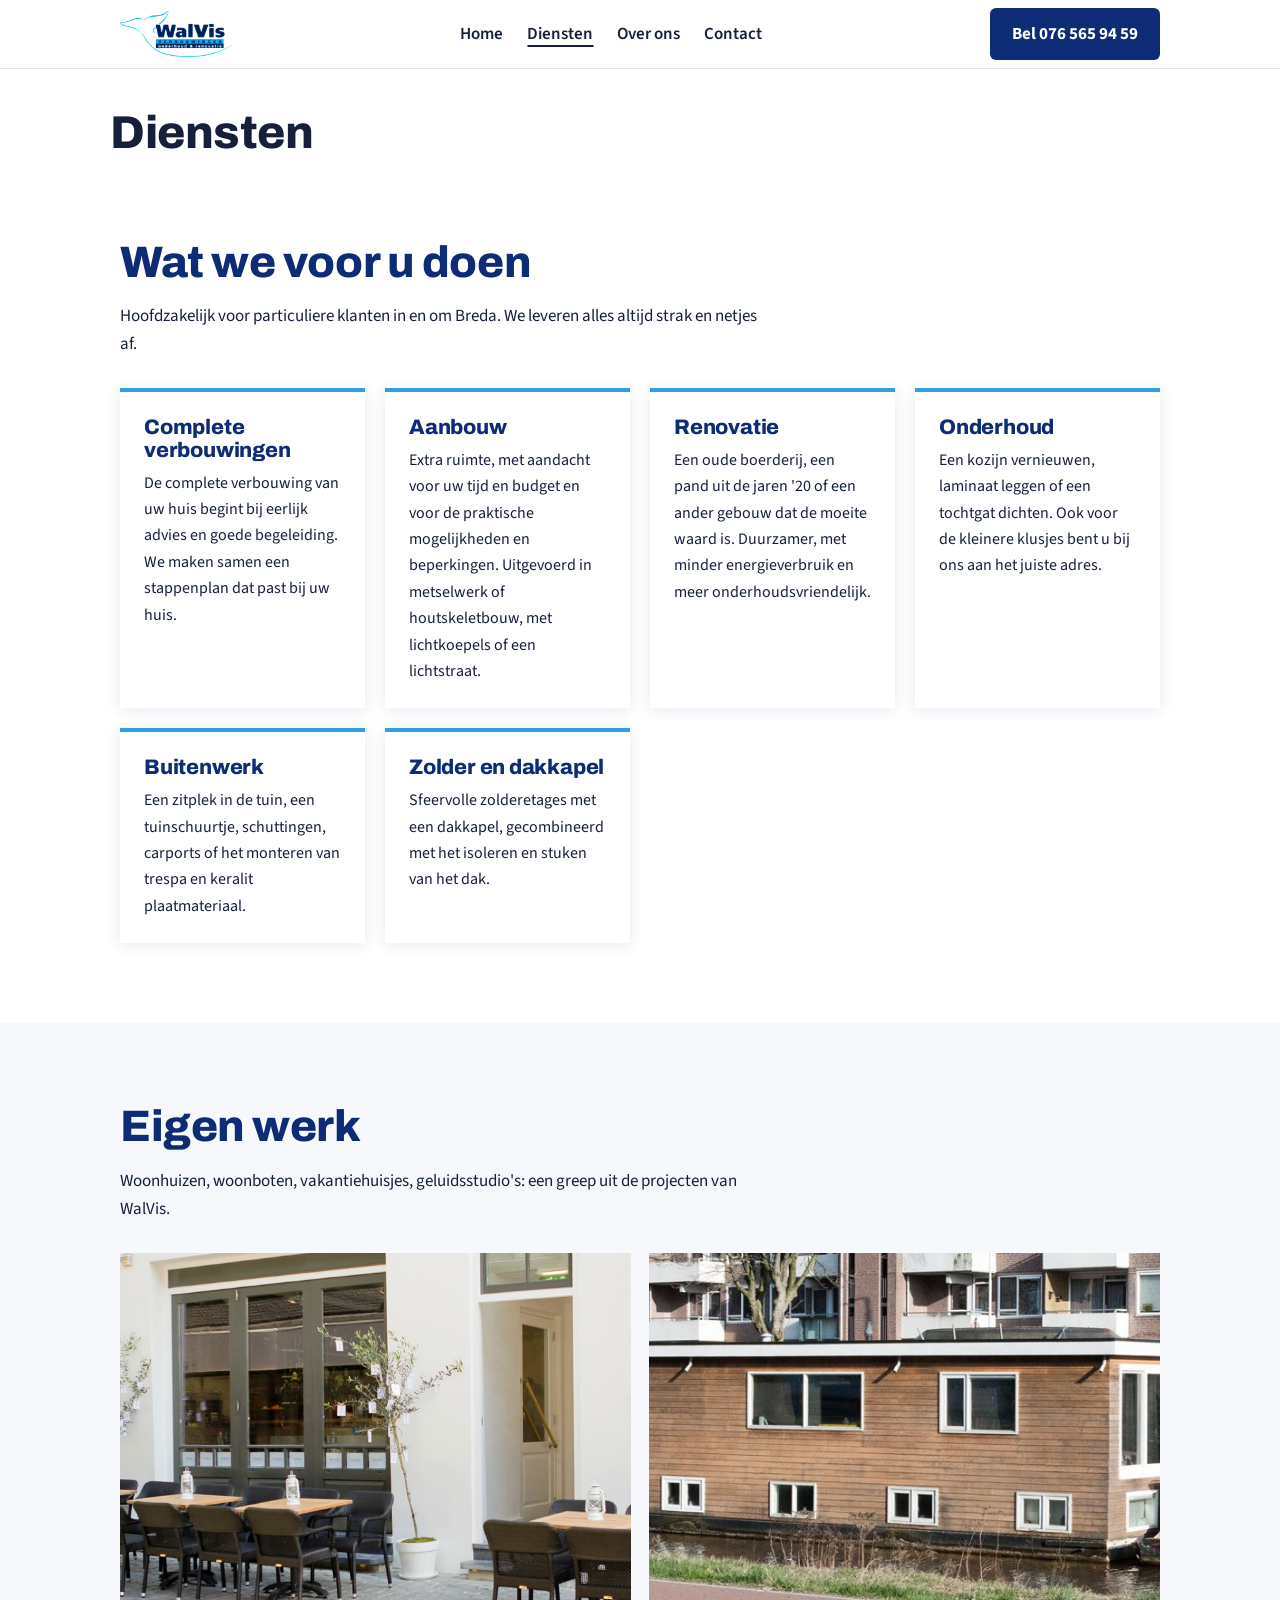
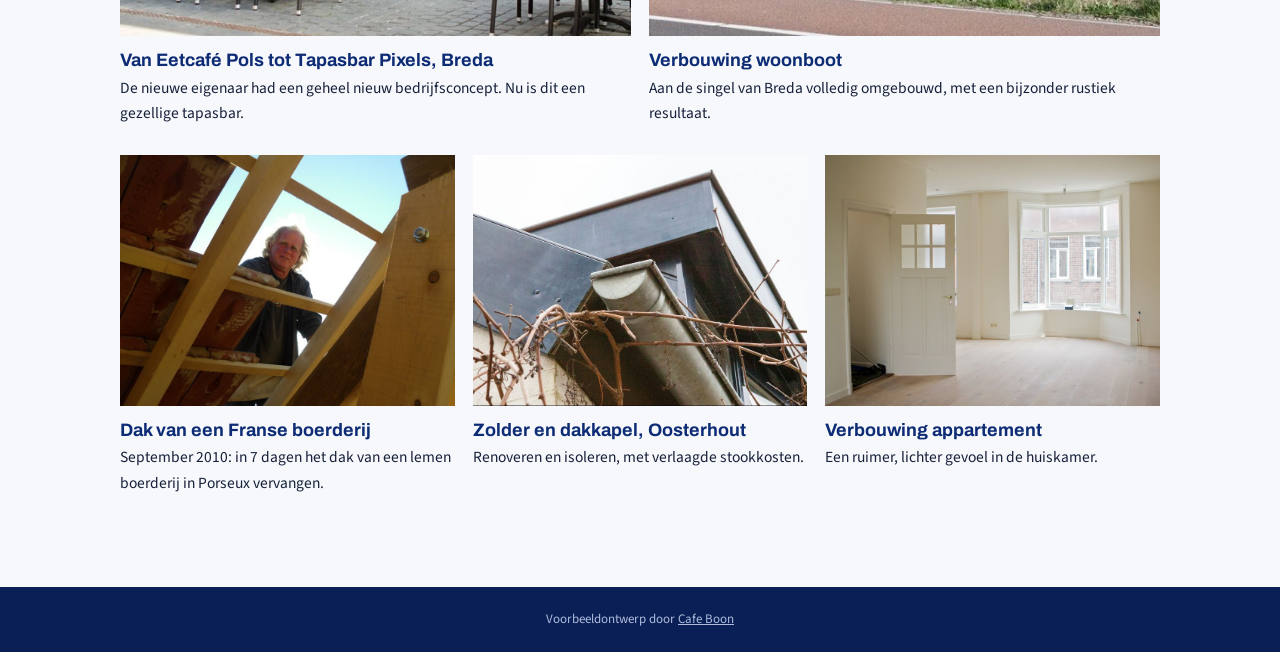
==== aanbod.html @ 4e37d32e "Website opgedeeld in meerdere pagina's" ====
<!doctype html>
<html lang="nl">
<head>
<meta charset="utf-8">
<meta name="viewport" content="width=device-width,initial-scale=1">
<title>Diensten | WalVis Verbouwingen</title>
<meta name="description" content="WalVis Verbouwingen uit Breda. Kleinschalig aannemersbedrijf voor verbouwingen, aanbouw, renovatie, onderhoud en buitenwerk, lid van VLOK. Bel 076 565 94 59.">
<meta name="robots" content="noindex">
<meta property="og:title" content="WalVis Verbouwingen, aannemer in Breda">
<meta property="og:description" content="Voor elke klus bij u thuis. Verbouwing, renovatie, onderhoud en buitenwerk in Breda.">
<meta property="og:image" content="https://walvisverbouwingen.cafeboon.com/images/og.jpg">
<link rel="icon" href="images/favicon.png">
<link rel="preconnect" href="https://fonts.googleapis.com"><link rel="preconnect" href="https://fonts.gstatic.com" crossorigin>
<link href="https://fonts.googleapis.com/css2?family=Archivo:wght@700;800&family=Source+Sans+3:wght@400;600;700&display=swap" rel="stylesheet">
<link rel="stylesheet" href="style.css">
</head>
<body>
<div class="top"><div class="in"><a href="index.html"><img alt="WalVis Verbouwingen, onderhoud en renovatie" height="46" src="images/logo.png" width="108"/></a>
<nav><a href="index.html">Home</a><a aria-current="page" href="aanbod.html">Diensten</a><a href="over.html">Over ons</a><a href="contact.html">Contact</a></nav>
<a class="btn" href="tel:+31765659459">Bel 076 565 94 59</a></div></div>
<div aria-label="Pagina's" class="sn-bar" role="navigation"><a class="sn-link" href="index.html">Home</a><a aria-current="page" class="sn-link" href="aanbod.html">Diensten</a><a class="sn-link" href="over.html">Over ons</a><a class="sn-link" href="contact.html">Contact</a></div>
<div class="sn-head"><h1>Diensten</h1></div>
<section id="diensten"><div class="wrap">
<h2>Wat we voor u doen</h2>
<p style="max-width:640px">Hoofdzakelijk voor particuliere klanten in en om Breda. We leveren alles altijd strak en netjes af.</p>
<div class="svc">
<div><h3>Complete verbouwingen</h3><p>De complete verbouwing van uw huis begint bij eerlijk advies en goede begeleiding. We maken samen een stappenplan dat past bij uw huis.</p></div>
<div><h3>Aanbouw</h3><p>Extra ruimte, met aandacht voor uw tijd en budget en voor de praktische mogelijkheden en beperkingen. Uitgevoerd in metselwerk of houtskeletbouw, met lichtkoepels of een lichtstraat.</p></div>
<div><h3>Renovatie</h3><p>Een oude boerderij, een pand uit de jaren '20 of een ander gebouw dat de moeite waard is. Duurzamer, met minder energieverbruik en meer onderhoudsvriendelijk.</p></div>
<div><h3>Onderhoud</h3><p>Een kozijn vernieuwen, laminaat leggen of een tochtgat dichten. Ook voor de kleinere klusjes bent u bij ons aan het juiste adres.</p></div>
<div><h3>Buitenwerk</h3><p>Een zitplek in de tuin, een tuinschuurtje, schuttingen, carports of het monteren van trespa en keralit plaatmateriaal.</p></div>
<div><h3>Zolder en dakkapel</h3><p>Sfeervolle zolderetages met een dakkapel, gecombineerd met het isoleren en stuken van het dak.</p></div>
</div>
</div></section>
<section class="alt" id="projecten"><div class="wrap">
<h2>Eigen werk</h2>
<p style="max-width:640px">Woonhuizen, woonboten, vakantiehuisjes, geluidsstudio's: een greep uit de projecten van WalVis.</p>
<div class="proj">
<figure class="w"><img alt="Terras van Tapasbar Pixels in Breda" loading="lazy" src="images/tapas4.jpg"/><figcaption><b>Van Eetcafé Pols tot Tapasbar Pixels, Breda</b>De nieuwe eigenaar had een geheel nieuw bedrijfsconcept. Nu is dit een gezellige tapasbar.</figcaption></figure>
<figure class="w"><img alt="Verbouwde woonboot aan de singel van Breda" loading="lazy" src="images/woonboot.jpg"/><figcaption><b>Verbouwing woonboot</b>Aan de singel van Breda volledig omgebouwd, met een bijzonder rustiek resultaat.</figcaption></figure>
<figure><img alt="Vervangen dak van een Franse boerderij" loading="lazy" src="images/dak2.jpg"/><figcaption><b>Dak van een Franse boerderij</b>September 2010: in 7 dagen het dak van een lemen boerderij in Porseux vervangen.</figcaption></figure>
<figure><img alt="Dakkapel in Oosterhout" loading="lazy" src="images/dakkapel.jpg"/><figcaption><b>Zolder en dakkapel, Oosterhout</b>Renoveren en isoleren, met verlaagde stookkosten.</figcaption></figure>
<figure><img alt="Verbouwd appartement" loading="lazy" src="images/appartement.jpg"/><figcaption><b>Verbouwing appartement</b>Een ruimer, lichter gevoel in de huiskamer.</figcaption></figure>
</div>
</div></section>
<footer>Voorbeeldontwerp door <a href="https://cafeboon.com">Cafe Boon</a></footer>
</body></html>
---- style.css ----
:root{--navy:#0e2c75;--sky:#2fa0e0;--ink:#16203a;--paper:#f6f8fb}
*{box-sizing:border-box;margin:0}
html{scroll-behavior:smooth}
body{background:#fff;color:var(--ink);font:17px/1.65 'Source Sans 3',system-ui,sans-serif}
img{display:block;max-width:100%}a{color:inherit}
h1,h2,h3{font-family:'Archivo',sans-serif;font-weight:800;line-height:1.08;color:var(--navy);letter-spacing:-.01em}
.top{position:sticky;top:0;z-index:10;background:#fff;box-shadow:0 1px 0 #0e2c7522}
.top .in{max-width:1080px;margin:auto;padding:8px 20px;display:flex;align-items:center;justify-content:space-between;gap:14px}
.top img{height:46px;width:auto}
.top nav{display:flex;gap:24px;font-weight:600}.top nav a{text-decoration:none}
.btn{display:inline-block;background:var(--navy);color:#fff;font-weight:700;text-decoration:none;padding:12px 22px;border-radius:6px}
.btn.s{background:var(--sky)}.btn.o{background:none;border:2px solid var(--navy);color:var(--navy)}
.hero{display:grid;grid-template-columns:1.05fr 1fr;min-height:560px}
.hero .t{padding:72px 6vw 72px max(20px,calc((100vw - 1080px)/2 + 20px));align-self:center}
.hero small{color:var(--sky);font-weight:700;letter-spacing:.12em;text-transform:uppercase;font-size:14px}
.hero h1{font-size:clamp(38px,6vw,68px);margin:12px 0 18px}
.hero p{max-width:480px;margin-bottom:26px;font-size:19px}
.hero .row{display:flex;gap:12px;flex-wrap:wrap}
.hero .p{background:url(images/tapas1.jpg) center/cover}
.wrap{max-width:1080px;margin:auto;padding:0 20px}
section{padding:80px 0}
h2{font-size:clamp(30px,4.6vw,44px);margin-bottom:16px}
.alt{background:var(--paper)}
.svc{display:grid;grid-template-columns:repeat(auto-fit,minmax(240px,1fr));gap:20px;margin-top:30px}
.svc div{background:#fff;border-top:4px solid var(--sky);padding:24px;box-shadow:0 2px 14px #0e2c751a}
.svc h3{font-size:21px;margin-bottom:8px}
.svc p{font-size:16px}
.proj{display:grid;grid-template-columns:repeat(6,1fr);gap:18px;margin-top:30px}
.proj figure{grid-column:span 2}
.proj figure.w{grid-column:span 3}
.proj img{width:100%;aspect-ratio:4/3;object-fit:cover}
.proj figcaption{padding:10px 0;font-size:15.5px}
.proj figcaption b{display:block;font-family:'Archivo';color:var(--navy);font-size:18px}
.split{display:grid;grid-template-columns:1fr 1fr;gap:56px;align-items:center}
.split img{width:100%;aspect-ratio:4/3;object-fit:cover}
.quote{font-size:21px;border-left:5px solid var(--sky);padding-left:20px;margin:18px 0;color:var(--ink)}
.contact{background:var(--navy);color:#fff}
.contact h2{color:#fff}
.contact .grid{display:grid;grid-template-columns:1fr 1fr;gap:56px}
.contact a{color:#fff}
.big{font-family:'Archivo';font-weight:800;font-size:clamp(26px,4vw,38px);text-decoration:none;display:block;line-height:1.3}
.contact .btn{background:#fff;color:var(--navy)}.contact .btn.o{background:none;border-color:#fff;color:#fff}
footer{background:#0a1f55;color:#aebbdc;text-align:center;font-size:13px;padding:22px}footer a{color:#aebbdc}
@media(max-width:820px){.hero{grid-template-columns:1fr}.hero .p{min-height:260px;order:-1}.hero .t{padding:40px 20px}.split,.contact .grid{grid-template-columns:1fr;gap:30px}.top nav{display:none}.proj figure,.proj figure.w{grid-column:span 6}section{padding:56px 0}}
/* sitenav:start */
.sn-bar{display:none;gap:6px;overflow-x:auto;white-space:nowrap;-webkit-overflow-scrolling:touch;padding:8px 12px;background:inherit;color:inherit;font:inherit;line-height:1.2;border-bottom:1px solid rgba(128,128,128,.35);box-sizing:border-box;max-width:100%}
.sn-bar a.sn-link{flex:0 0 auto;padding:9px 15px;border-radius:999px;color:inherit;text-decoration:none;font-size:15px;font-weight:600;letter-spacing:0;text-transform:none;margin:0}
.sn-bar a.sn-link[aria-current="page"]{background:rgba(128,128,128,.2);box-shadow:inset 0 -2px 0 currentColor}
@media(max-width:820px){.sn-bar{display:flex}}
nav a[aria-current="page"]:not(.cta):not(.btn):not(.call){text-decoration:underline;text-underline-offset:6px;text-decoration-thickness:2px}
.sn-head{max-width:1100px;margin:0 auto;padding:40px 20px 0;box-sizing:border-box}
.sn-head h1{margin:0;color:inherit;font-size:clamp(30px,5vw,46px);line-height:1.1}
.sn-cards{max-width:1100px;margin:0 auto;padding:40px 20px;display:grid;grid-template-columns:repeat(auto-fit,minmax(230px,1fr));gap:16px;box-sizing:border-box}
.sn-card{display:block;padding:20px 22px;border:1px solid rgba(128,128,128,.45);border-radius:10px;background:rgba(128,128,128,.07);color:inherit;text-decoration:none;min-width:0}
.sn-card strong{display:block;font-size:1.25em;margin:0 0 6px;color:inherit}
.sn-card span{display:block;opacity:.8;font-size:.95em;line-height:1.4}
.sn-card:hover,.sn-card:focus-visible{border-color:currentColor}
/* sitenav:end */
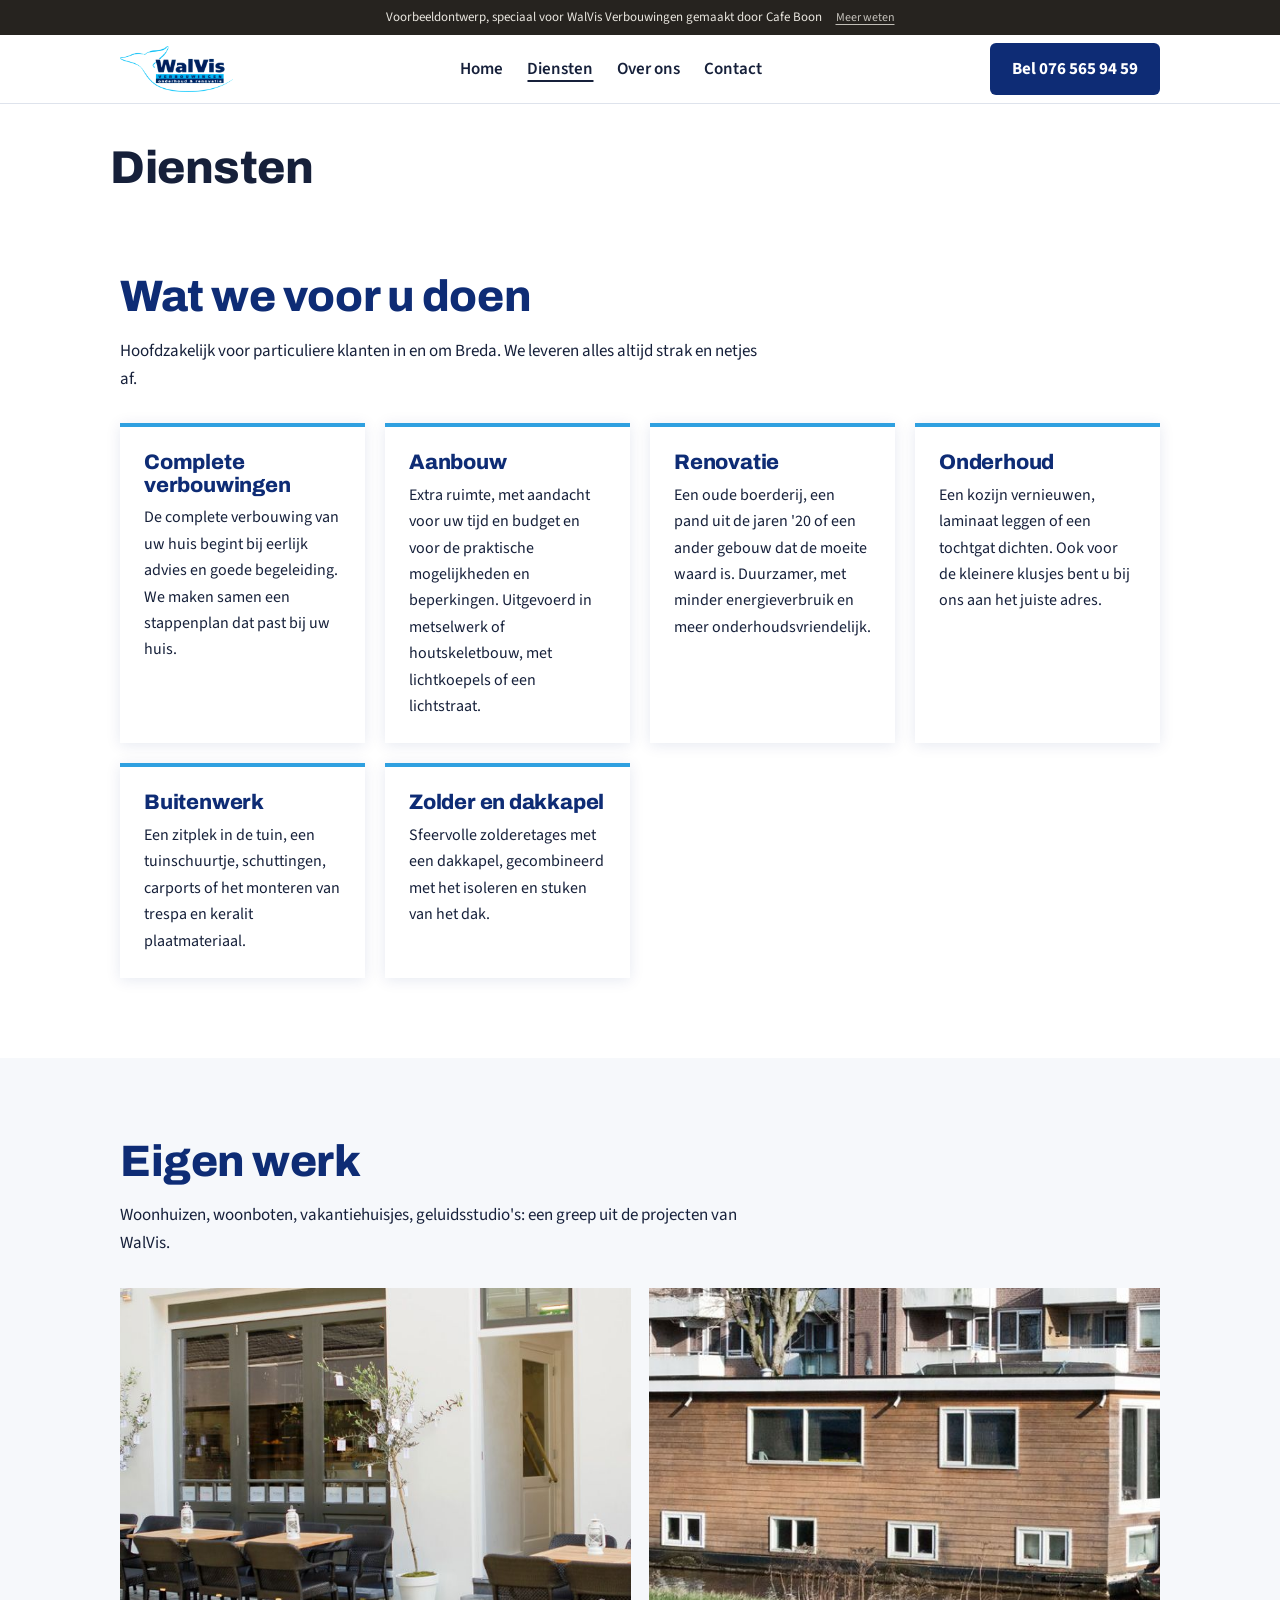
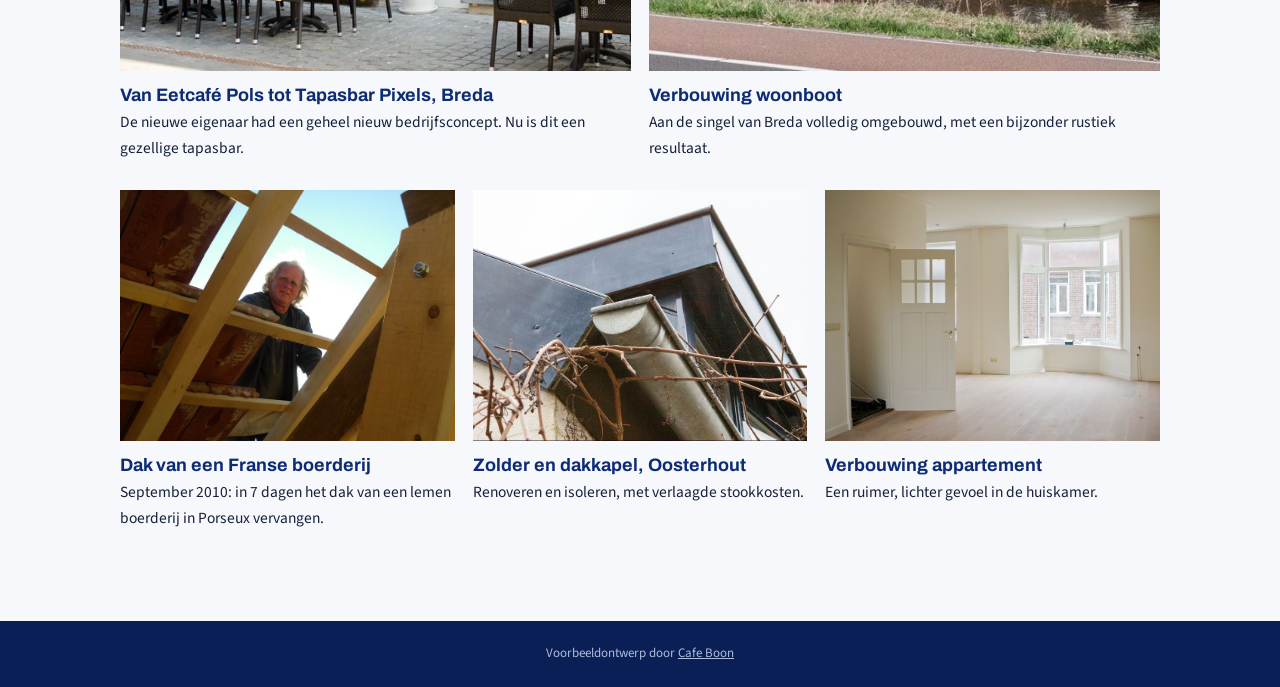
==== commit 5816a702: "Werkende formulieren voor afspraken en aanvragen" ====
--- a/aanbod.html
+++ b/aanbod.html
@@ -15,6 +15,7 @@
 <link rel="stylesheet" href="style.css">
 </head>
 <body>
+<div class="vb-banner" role="note"><span>Voorbeeldontwerp, speciaal voor WalVis Verbouwingen gemaakt door Cafe Boon</span><a href="https://cafeboon.com">Meer weten</a></div>
 <div class="top"><div class="in"><a href="index.html"><img alt="WalVis Verbouwingen, onderhoud en renovatie" height="46" src="images/logo.png" width="108"/></a>
 <nav><a href="index.html">Home</a><a aria-current="page" href="aanbod.html">Diensten</a><a href="over.html">Over ons</a><a href="contact.html">Contact</a></nav>
 <a class="btn" href="tel:+31765659459">Bel 076 565 94 59</a></div></div>
--- a/style.css
+++ b/style.css
@@ -56,3 +56,31 @@
 .sn-card span{display:block;opacity:.8;font-size:.95em;line-height:1.4}
 .sn-card:hover,.sn-card:focus-visible{border-color:currentColor}
 /* sitenav:end */
+/* voorbeeld-formulier:start */
+@layer sn{.sn-form button.btn{border:0;font:inherit;cursor:pointer;line-height:1.2}}
+.sn-formsec{padding:36px 0 72px}
+.sn-formwrap{max-width:1100px;margin:0 auto;padding:0 20px;box-sizing:border-box}
+.sn-formwrap>h2{margin:0 0 12px}
+.sn-formwrap>.sn-lead,.sn-formwrap>.sn-form,.sn-formwrap>.sn-done{max-width:720px}
+.sn-formwrap .sn-lead{margin:0 0 24px;opacity:.85}
+.sn-form{display:grid;grid-template-columns:1fr 1fr;gap:16px}
+.sn-field{display:flex;flex-direction:column;gap:6px;min-width:0;text-align:left}
+.sn-field.full{grid-column:1/-1}
+.sn-field label{font-size:14px;font-weight:600}
+.sn-field input,.sn-field select,.sn-field textarea{font:inherit;font-size:16px;line-height:1.4;color:inherit;background:rgba(128,128,128,.12);border:1px solid rgba(128,128,128,.55);border-radius:8px;padding:11px 12px;width:100%;box-sizing:border-box;min-width:0;max-width:100%;-webkit-appearance:none;appearance:none}
+.sn-field select{background-image:linear-gradient(45deg,transparent 50%,currentColor 50%),linear-gradient(135deg,currentColor 50%,transparent 50%);background-position:calc(100% - 20px) 50%,calc(100% - 15px) 50%;background-size:5px 5px;background-repeat:no-repeat;padding-right:38px}
+.sn-field select option{color:#111;background:#fff}
+.sn-field textarea{resize:vertical}
+.sn-field input:focus,.sn-field select:focus,.sn-field textarea:focus{outline:2px solid currentColor;outline-offset:1px}
+.sn-done{padding:28px;border:1px solid rgba(128,128,128,.55);border-radius:12px;background:rgba(128,128,128,.1)}
+.sn-done h2{margin:0 0 10px}
+.sn-done p{margin:0}
+.sn-done a{text-decoration:underline;text-underline-offset:3px;font-weight:600}
+.sn-formlink{padding:0 0 56px}
+@media(max-width:640px){.sn-form{grid-template-columns:1fr}.sn-formsec{padding:24px 0 56px}}
+/* voorbeeld-formulier:end */
+/* voorbeeldbanner:start */
+.vb-banner{display:flex;flex-wrap:wrap;justify-content:center;align-items:baseline;gap:2px 14px;padding:8px 16px;background:#26231f;color:#e9e6df;font-size:13px;line-height:1.45;letter-spacing:0;text-transform:none;font-weight:400;text-align:center;position:relative;z-index:1000}
+.vb-banner a{color:inherit;opacity:.8;text-decoration:underline;text-underline-offset:3px;font-size:12px;font-weight:400;white-space:nowrap;letter-spacing:0;text-transform:none}
+.vb-banner a:hover{opacity:1}
+/* voorbeeldbanner:end */
